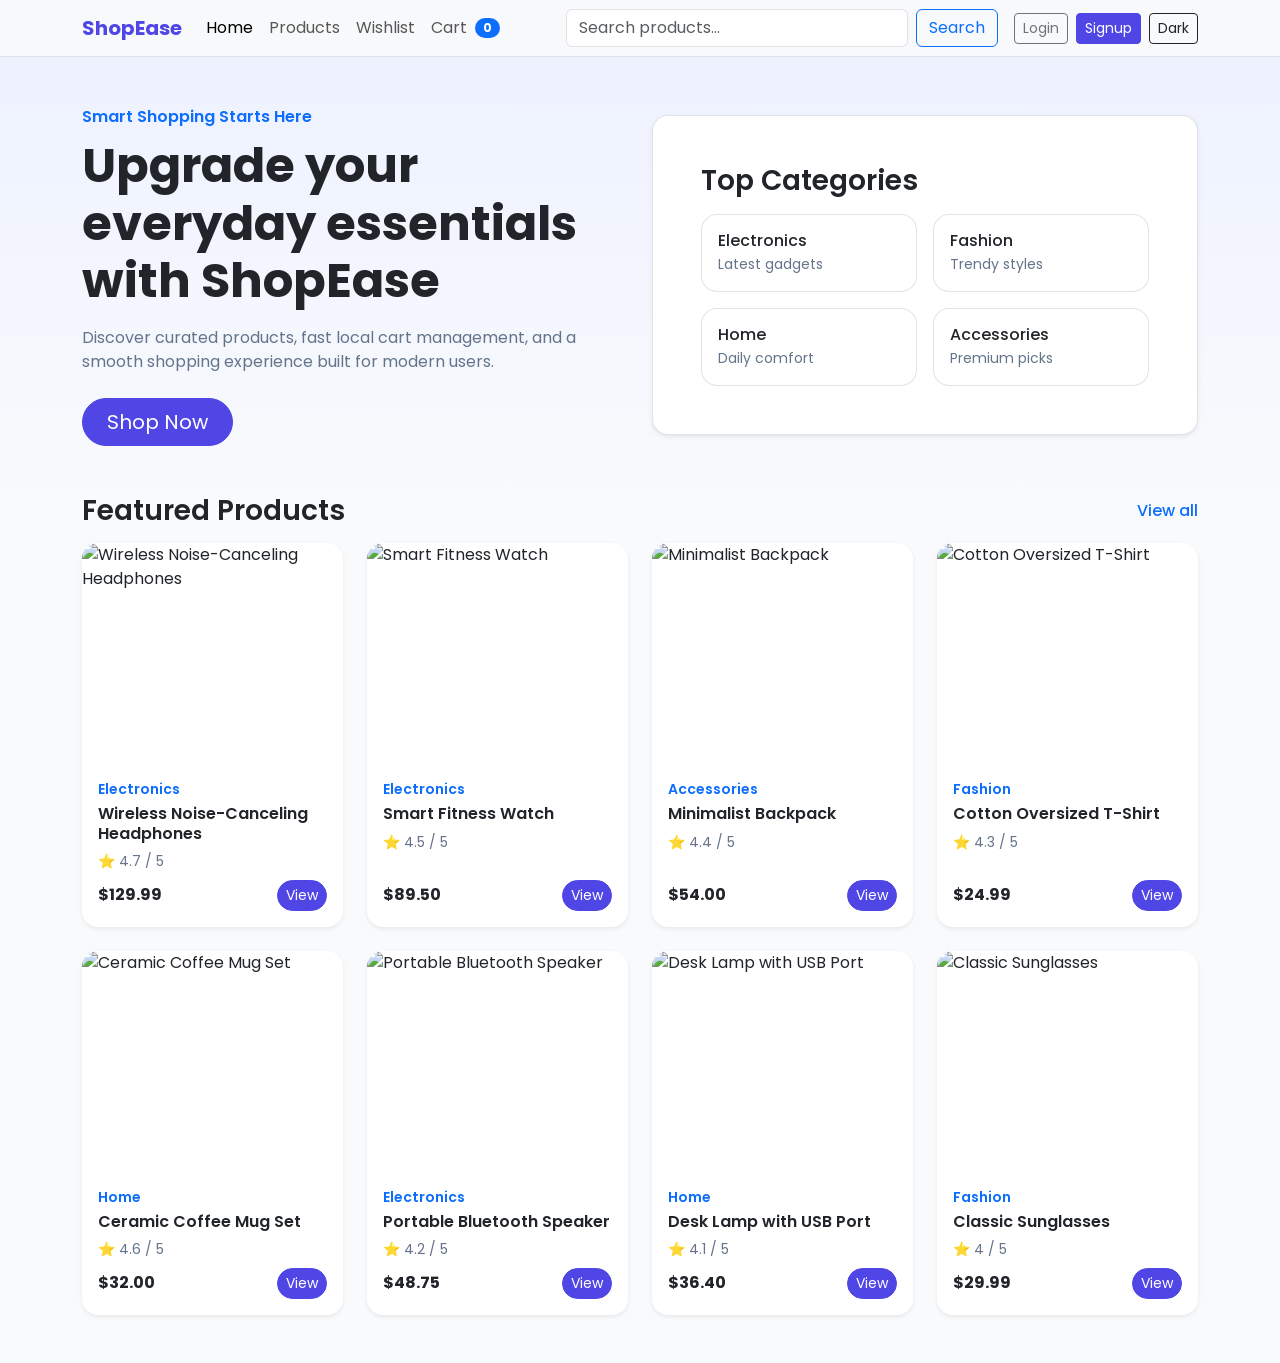
==== index.html @ 5b02f624 "Initial ShopEase frontend scaffold Co-authored-by: Copilot <223556219+Copilot@users.noreply.github.c" ====
<!doctype html>
<html lang="en" data-bs-theme="light">
  <head>
    <meta charset="UTF-8" />
    <meta name="viewport" content="width=device-width, initial-scale=1.0" />
    <title>ShopEase | Home</title>
    <link rel="preconnect" href="https://fonts.googleapis.com" />
    <link rel="preconnect" href="https://fonts.gstatic.com" crossorigin />
    <link
      href="https://fonts.googleapis.com/css2?family=Poppins:wght@400;500;600;700&display=swap"
      rel="stylesheet"
    />
    <link
      href="https://cdn.jsdelivr.net/npm/bootstrap@5.3.3/dist/css/bootstrap.min.css"
      rel="stylesheet"
      integrity="sha384-QWTKZyjpPEjISv5WaRU9OFeRpok6YctnYmDr5pNlyT2bRjXh0JMhjY6hW+ALEwIH"
      crossorigin="anonymous"
    />
    <link rel="stylesheet" href="./css/style.css" />
  </head>
  <body>
    <nav class="navbar navbar-expand-lg bg-body-tertiary border-bottom sticky-top">
      <div class="container">
        <a class="navbar-brand fw-bold" href="./index.html">ShopEase</a>
        <button
          class="navbar-toggler"
          type="button"
          data-bs-toggle="collapse"
          data-bs-target="#mainNavbar"
          aria-controls="mainNavbar"
          aria-expanded="false"
          aria-label="Toggle navigation"
        >
          <span class="navbar-toggler-icon"></span>
        </button>
        <div class="collapse navbar-collapse" id="mainNavbar">
          <ul class="navbar-nav me-auto mb-2 mb-lg-0">
            <li class="nav-item"><a class="nav-link active" href="./index.html">Home</a></li>
            <li class="nav-item"><a class="nav-link" href="./products.html">Products</a></li>
            <li class="nav-item"><a class="nav-link" href="./wishlist.html">Wishlist</a></li>
            <li class="nav-item">
              <a class="nav-link d-flex align-items-center gap-2" href="./cart.html">
                Cart <span class="badge text-bg-primary rounded-pill" id="cartCount">0</span>
              </a>
            </li>
          </ul>
          <form class="d-flex me-lg-3 mb-3 mb-lg-0" role="search" id="searchForm">
            <input
              class="form-control me-2"
              type="search"
              id="navbarSearch"
              placeholder="Search products..."
              aria-label="Search products"
            />
            <button class="btn btn-outline-primary" type="submit">Search</button>
          </form>
          <div class="d-flex gap-2">
            <a class="btn btn-outline-secondary btn-sm" href="./login.html">Login</a>
            <a class="btn btn-primary btn-sm" href="./signup.html">Signup</a>
            <button class="btn btn-outline-dark btn-sm" id="themeToggle" type="button">
              Dark
            </button>
          </div>
        </div>
      </div>
    </nav>

    <header class="hero-section py-5">
      <div class="container">
        <div class="row align-items-center g-4">
          <div class="col-lg-6">
            <p class="text-primary fw-semibold mb-2">Smart Shopping Starts Here</p>
            <h1 class="display-5 fw-bold mb-3">Upgrade your everyday essentials with ShopEase</h1>
            <p class="text-secondary mb-4">
              Discover curated products, fast local cart management, and a smooth shopping experience
              built for modern users.
            </p>
            <a href="./products.html" class="btn btn-primary btn-lg rounded-pill px-4">Shop Now</a>
          </div>
          <div class="col-lg-6">
            <div class="hero-card p-4 p-md-5 rounded-4 shadow-sm bg-body">
              <h3 class="fw-semibold mb-3">Top Categories</h3>
              <div class="row g-3">
                <div class="col-6">
                  <div class="category-card rounded-4 p-3 h-100">
                    <h6 class="mb-1">Electronics</h6>
                    <p class="small text-secondary mb-0">Latest gadgets</p>
                  </div>
                </div>
                <div class="col-6">
                  <div class="category-card rounded-4 p-3 h-100">
                    <h6 class="mb-1">Fashion</h6>
                    <p class="small text-secondary mb-0">Trendy styles</p>
                  </div>
                </div>
                <div class="col-6">
                  <div class="category-card rounded-4 p-3 h-100">
                    <h6 class="mb-1">Home</h6>
                    <p class="small text-secondary mb-0">Daily comfort</p>
                  </div>
                </div>
                <div class="col-6">
                  <div class="category-card rounded-4 p-3 h-100">
                    <h6 class="mb-1">Accessories</h6>
                    <p class="small text-secondary mb-0">Premium picks</p>
                  </div>
                </div>
              </div>
            </div>
          </div>
        </div>
      </div>
    </header>

    <main class="pb-5">
      <section class="container">
        <div class="d-flex justify-content-between align-items-center mb-3">
          <h2 class="h3 fw-semibold mb-0">Featured Products</h2>
          <a href="./products.html" class="text-decoration-none fw-medium">View all</a>
        </div>
        <div class="row g-4" id="featuredProducts"></div>
      </section>
    </main>

    <script
      src="https://cdn.jsdelivr.net/npm/bootstrap@5.3.3/dist/js/bootstrap.bundle.min.js"
      integrity="sha384-YvpcrYf0tY3lHB60NNkmXc5s9fDVZLESaAA55NDzOxhy9GkcIdslK1eN7N6jIeHz"
      crossorigin="anonymous"
    ></script>
    <script src="./js/products.js"></script>
    <script src="./js/main.js"></script>
  </body>
</html>
---- css/style.css ----
:root {
  --brand-primary: #4f46e5;
  --brand-primary-dark: #4338ca;
  --surface-soft: #f8fafc;
  --text-muted: #64748b;
}

body {
  font-family: "Poppins", sans-serif;
  background: var(--surface-soft);
}

.navbar-brand {
  color: var(--brand-primary) !important;
}

.hero-section {
  background: linear-gradient(180deg, #eef2ff 0%, #f8fafc 100%);
}

[data-bs-theme="dark"] .hero-section {
  background: linear-gradient(180deg, #111827 0%, #0f172a 100%);
}

.hero-card,
.category-card,
.product-card {
  border: 1px solid rgba(100, 116, 139, 0.2);
}

.category-card {
  background: #ffffff;
  transition: transform 0.2s ease, box-shadow 0.2s ease;
}

[data-bs-theme="dark"] .category-card {
  background: #111827;
}

.category-card:hover,
.product-card:hover {
  transform: translateY(-4px);
  box-shadow: 0 0.6rem 1.2rem rgba(15, 23, 42, 0.12);
}

.product-card .card-img-top {
  height: 220px;
  object-fit: cover;
}

.text-secondary {
  color: var(--text-muted) !important;
}

.btn-primary {
  background-color: var(--brand-primary);
  border-color: var(--brand-primary);
}

.btn-primary:hover,
.btn-primary:focus {
  background-color: var(--brand-primary-dark);
  border-color: var(--brand-primary-dark);
}
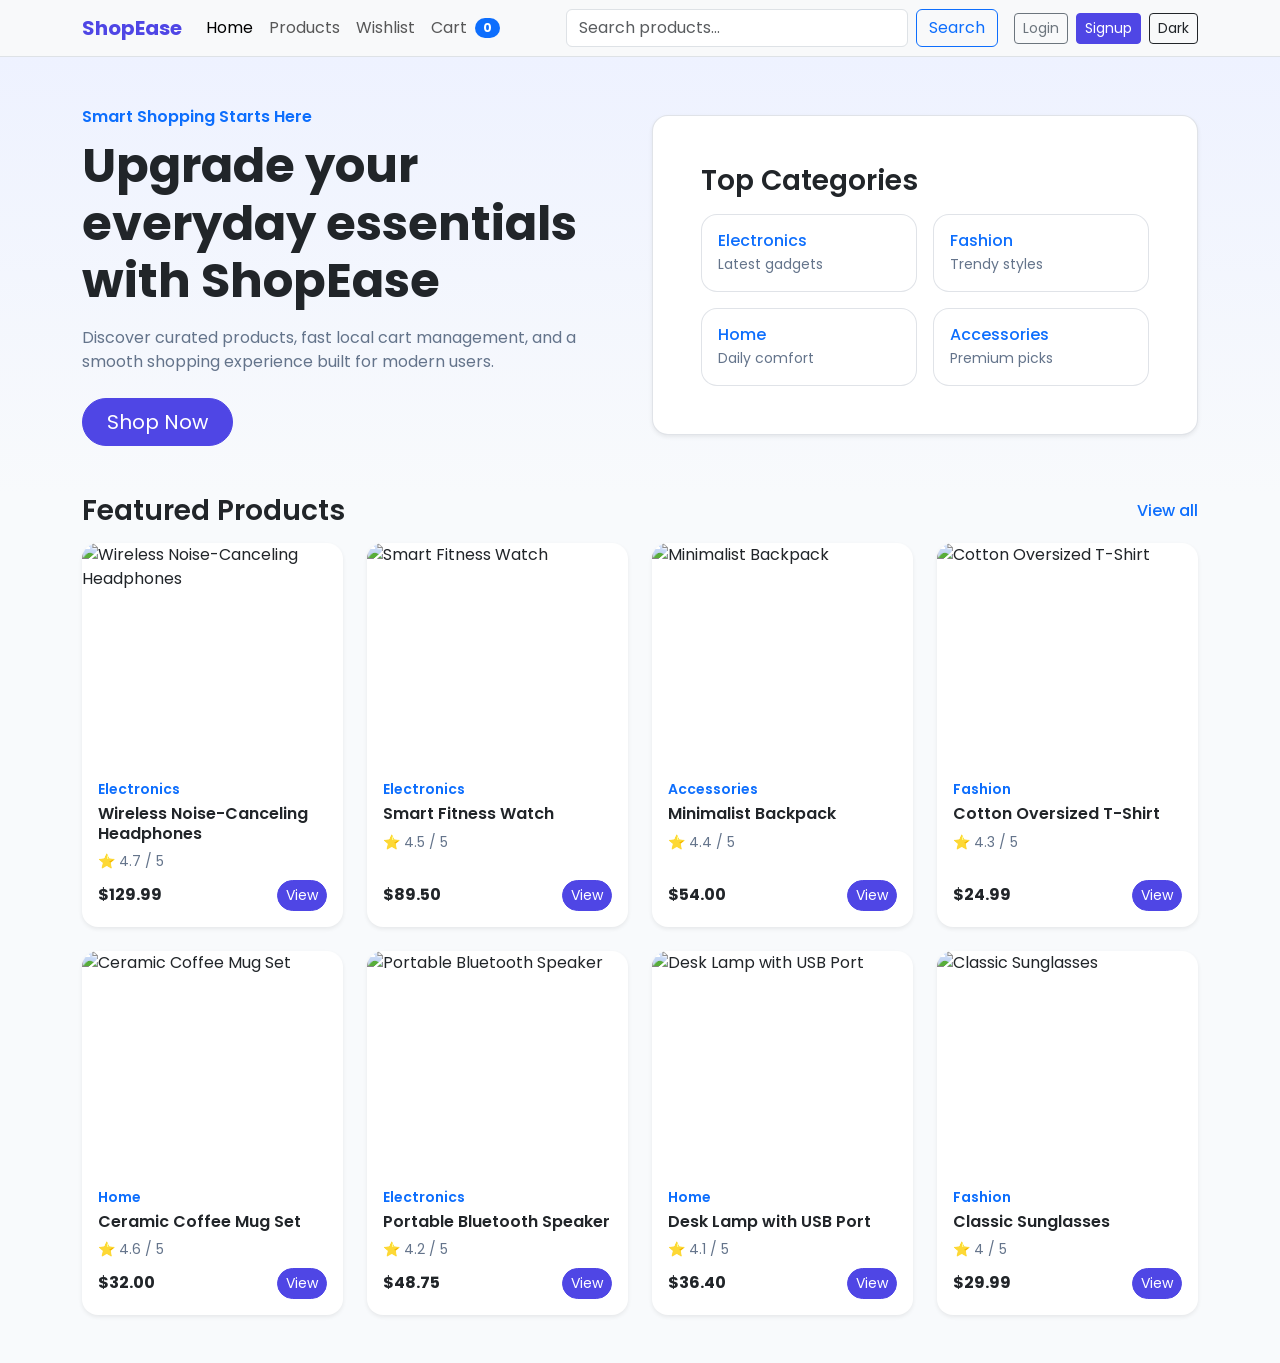
==== commit 53bf61ee: "Build complete frontend pages and localStorage flows Co-authored-by: Copilot <223556219+Copilot@user" ====
--- a/index.html
+++ b/index.html
@@ -82,28 +82,28 @@
               <h3 class="fw-semibold mb-3">Top Categories</h3>
               <div class="row g-3">
                 <div class="col-6">
-                  <div class="category-card rounded-4 p-3 h-100">
+                  <a href="./products.html?category=Electronics" class="category-card rounded-4 p-3 h-100 text-decoration-none d-block">
                     <h6 class="mb-1">Electronics</h6>
                     <p class="small text-secondary mb-0">Latest gadgets</p>
-                  </div>
+                  </a>
                 </div>
                 <div class="col-6">
-                  <div class="category-card rounded-4 p-3 h-100">
+                  <a href="./products.html?category=Fashion" class="category-card rounded-4 p-3 h-100 text-decoration-none d-block">
                     <h6 class="mb-1">Fashion</h6>
                     <p class="small text-secondary mb-0">Trendy styles</p>
-                  </div>
+                  </a>
                 </div>
                 <div class="col-6">
-                  <div class="category-card rounded-4 p-3 h-100">
+                  <a href="./products.html?category=Home" class="category-card rounded-4 p-3 h-100 text-decoration-none d-block">
                     <h6 class="mb-1">Home</h6>
                     <p class="small text-secondary mb-0">Daily comfort</p>
-                  </div>
+                  </a>
                 </div>
                 <div class="col-6">
-                  <div class="category-card rounded-4 p-3 h-100">
+                  <a href="./products.html?category=Accessories" class="category-card rounded-4 p-3 h-100 text-decoration-none d-block">
                     <h6 class="mb-1">Accessories</h6>
                     <p class="small text-secondary mb-0">Premium picks</p>
-                  </div>
+                  </a>
                 </div>
               </div>
             </div>
--- a/css/style.css
+++ b/css/style.css
@@ -48,6 +48,10 @@
   object-fit: cover;
 }
 
+.product-card {
+  transition: transform 0.25s ease, box-shadow 0.25s ease;
+}
+
 .text-secondary {
   color: var(--text-muted) !important;
 }
@@ -62,3 +66,41 @@
   background-color: var(--brand-primary-dark);
   border-color: var(--brand-primary-dark);
 }
+
+.filter-box,
+.detail-box {
+  border: 1px solid rgba(100, 116, 139, 0.2);
+  border-radius: 1rem;
+}
+
+.product-main-image {
+  width: 100%;
+  height: 430px;
+  object-fit: cover;
+}
+
+.gallery-thumb {
+  width: 100%;
+  height: 90px;
+  object-fit: cover;
+  cursor: pointer;
+  border: 2px solid transparent;
+  border-radius: 0.75rem;
+}
+
+.gallery-thumb.active {
+  border-color: var(--brand-primary);
+}
+
+.cart-product-image,
+.wishlist-product-image {
+  width: 72px;
+  height: 72px;
+  object-fit: cover;
+  border-radius: 0.75rem;
+}
+
+.summary-card {
+  border: 1px solid rgba(100, 116, 139, 0.2);
+  border-radius: 1rem;
+}
